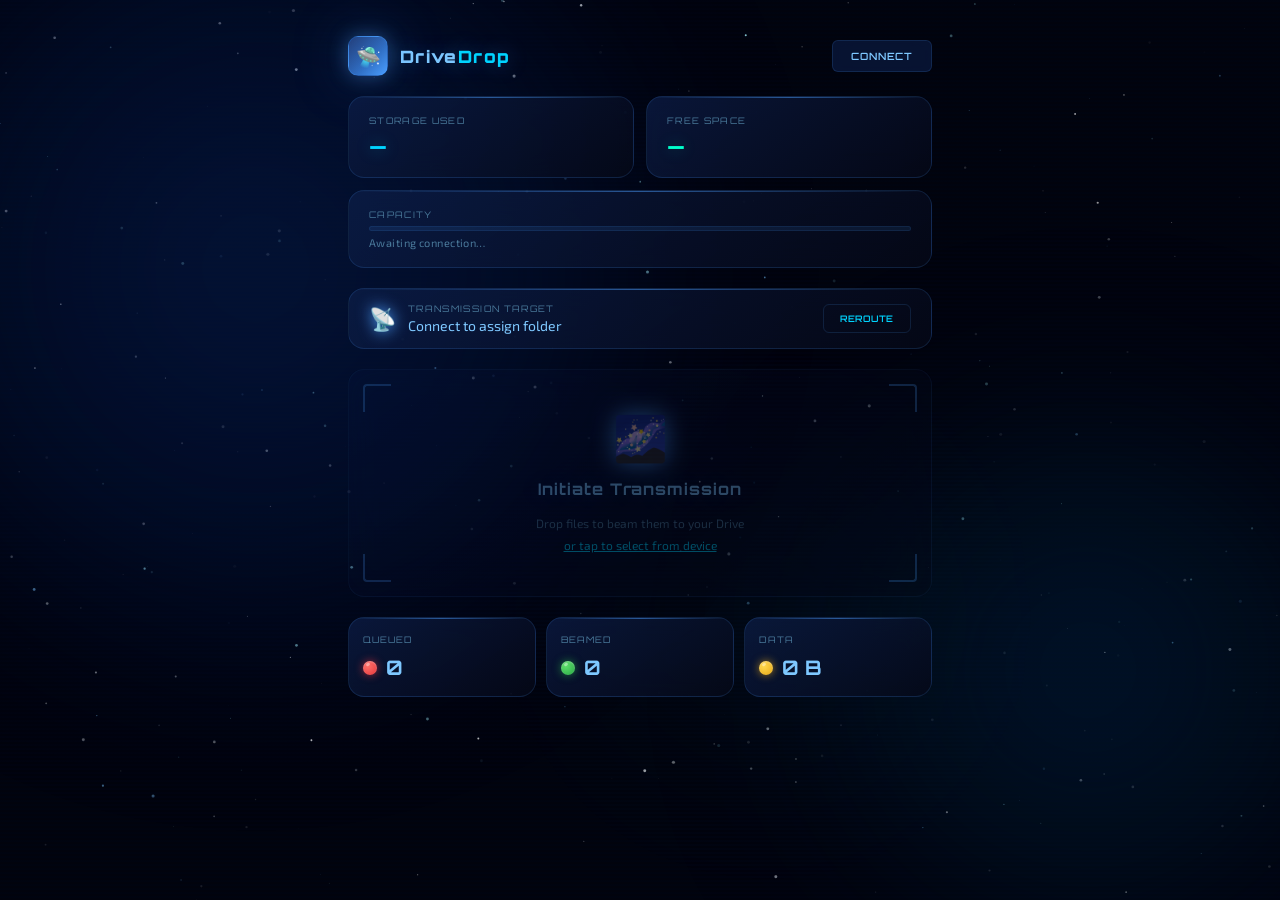
==== index.html @ a9324fae "Add files via upload" ====
<!DOCTYPE html>
<html lang="en">
<head>
  <meta charset="UTF-8"/>
  <meta name="viewport" content="width=device-width, initial-scale=1.0"/>
  <title>DriveDrop — Interstellar</title>
  <link href="https://fonts.googleapis.com/css2?family=Orbitron:wght@400;600;700;900&family=Exo+2:wght@300;400;500&display=swap" rel="stylesheet"/>
  <link rel="stylesheet" href="style.css"/>
</head>
<body>

<canvas id="starfield"></canvas>
<div class="nebula nebula-1"></div>
<div class="nebula nebula-2"></div>
<div class="nebula nebula-3"></div>

<div class="app">

  <header>
    <div class="logo">
      <div class="logo-icon">🛸</div>
      <div class="logo-text">Drive<span>Drop</span></div>
    </div>
    <button id="authBtn" onclick="handleAuth()">Connect</button>
  </header>

  <div class="info-grid">
    <div class="info-card panel">
      <div class="info-label">Storage Used</div>
      <div class="info-value accent" id="infoUsed">—</div>
    </div>
    <div class="info-card panel">
      <div class="info-label">Free Space</div>
      <div class="info-value green" id="infoFree">—</div>
    </div>
    <div class="info-card wide panel">
      <div class="info-label">Capacity</div>
      <div class="storage-bar-wrap"><div class="storage-bar-fill" id="storageBar" style="width:0%"></div></div>
      <div class="storage-text" id="storageText">Awaiting connection…</div>
    </div>
  </div>

  <div class="folder-bar panel">
    <div class="folder-left">
      <div class="folder-emoji">📡</div>
      <div class="folder-info">
        <div class="folder-label">Transmission Target</div>
        <div class="folder-name" id="folderName">Connect to assign folder</div>
      </div>
    </div>
    <button class="folder-change-btn" onclick="openFolderModal()">Reroute</button>
  </div>

  <div class="dropzone-wrapper">
    <div id="dropzone" class="disabled"
         ondragover="onDragOver(event)" ondragleave="onDragLeave()" ondrop="onDrop(event)"
         onclick="document.getElementById('fileInput').click()">
      <div class="warp-ring"></div>
      <div class="warp-ring"></div>
      <div class="warp-ring"></div>
      <div class="drop-corner-tr"></div>
      <div class="drop-corner-bl"></div>
      <div class="drop-inner-glow"></div>
      <div class="drop-icon">🌌</div>
      <div class="drop-title">Initiate Transmission</div>
      <div class="drop-sub">
        Drop files to beam them to your Drive<br/>
        <span class="drop-browse">or tap to select from device</span>
      </div>
      <input type="file" id="fileInput" multiple onchange="onFileSelect(event)"/>
    </div>
  </div>

  <div class="stats-row">
    <div class="stat-card panel">
      <div class="stat-label">Queued</div>
      <div class="stat-dot-row">
        <div class="stat-dot red"></div>
        <div class="stat-value" id="statQueued">0</div>
      </div>
    </div>
    <div class="stat-card panel">
      <div class="stat-label">Beamed</div>
      <div class="stat-dot-row">
        <div class="stat-dot green"></div>
        <div class="stat-value" id="statDone">0</div>
      </div>
    </div>
    <div class="stat-card panel">
      <div class="stat-label">Data</div>
      <div class="stat-dot-row">
        <div class="stat-dot yellow"></div>
        <div class="stat-value" id="statSize">0 B</div>
      </div>
    </div>
  </div>

  <div class="queue-wrapper hidden" id="queueWrapper">
    <div class="queue-header">— Transmission Log —</div>
    <div id="fileList"></div>
  </div>

</div>

<div class="modal-overlay" id="folderModal" onclick="closeFolderModalOutside(event)">
  <div class="modal">
    <div class="modal-title">Select Transmission Target</div>
    <div class="modal-sub">Create a new folder or pick an existing one in your Drive.</div>
    <div class="modal-input-row">
      <input class="modal-input" id="newFolderInput" type="text" placeholder="New folder name…"/>
      <button class="modal-create-btn" onclick="createAndSelectFolder()">Create</button>
    </div>
    <div class="modal-divider">or existing</div>
    <div class="folder-list" id="folderList">
      <div class="folder-list-placeholder">Scanning Drive…</div>
    </div>
    <button class="modal-cancel" onclick="closeFolderModal()">Abort</button>
  </div>
</div>

<div id="toast"></div>

<script src="https://accounts.google.com/gsi/client" async defer></script>
<script src="app.js"></script>
</body>
</html>
---- style.css ----
*, *::before, *::after {
  box-sizing: border-box;
  margin: 0;
  padding: 0;
}

:root {
  --space:    #01030d;
  --deep:     #050918;
  --nebula2:  #0a2a6e;
  --star:     #4a9eff;
  --starlit:  #7ec8ff;
  --aurora:   #00d4ff;
  --success:  #00ffcc;
  --error:    #ff4d6d;
  --warning:  #ffd166;
  --text:     #cde8ff;
  --muted:    #4a7a9b;
  --border:   rgba(74,158,255,0.15);
  --glow-sm:  rgba(74,158,255,0.25);
  --glow-md:  rgba(74,158,255,0.4);
  --glow-lg:  rgba(0,212,255,0.2);
}

html, body {
  height: 100%;
  background: var(--space);
  color: var(--text);
  font-family: 'Exo 2', sans-serif;
  overflow-x: hidden;
}

#starfield {
  position: fixed;
  inset: 0;
  z-index: 0;
  pointer-events: none;
}

.nebula {
  position: fixed;
  pointer-events: none;
  z-index: 0;
  border-radius: 50%;
  filter: blur(80px);
  opacity: 0.35;
}

.nebula-1 {
  width: 70vw;
  height: 70vw;
  top: -20%;
  left: -15%;
  background: radial-gradient(circle, #0d3a8a 0%, #03154a 50%, transparent 70%);
  animation: nebulaFloat 25s ease-in-out infinite alternate;
}

.nebula-2 {
  width: 50vw;
  height: 50vw;
  bottom: -10%;
  right: -10%;
  background: radial-gradient(circle, #003d6b 0%, #001529 50%, transparent 70%);
  animation: nebulaFloat 20s ease-in-out infinite alternate-reverse;
}

.nebula-3 {
  width: 40vw;
  height: 40vw;
  top: 40%;
  left: 40%;
  background: radial-gradient(circle, rgba(0,212,255,0.12) 0%, transparent 70%);
  animation: nebulaFloat 30s ease-in-out infinite alternate;
}

@keyframes nebulaFloat {
  from { transform: translate(0,0) scale(1); }
  to   { transform: translate(4vw,3vh) scale(1.08); }
}

body::after {
  content: '';
  position: fixed;
  inset: 0;
  z-index: 1;
  pointer-events: none;
  background: repeating-linear-gradient(
    0deg,
    transparent,
    transparent 2px,
    rgba(0,20,60,0.08) 2px,
    rgba(0,20,60,0.08) 4px
  );
}

.app {
  position: relative;
  z-index: 2;
  min-height: 100vh;
  display: flex;
  flex-direction: column;
  align-items: center;
  padding: 36px 18px 80px;
  gap: 20px;
  max-width: 620px;
  margin: 0 auto;
}

@keyframes fadeDown {
  from { opacity: 0; transform: translateY(-18px); }
  to   { opacity: 1; transform: translateY(0); }
}

@keyframes fadeUp {
  from { opacity: 0; transform: translateY(22px); }
  to   { opacity: 1; transform: translateY(0); }
}

@keyframes slideIn {
  from { opacity: 0; transform: translateX(-12px); }
  to   { opacity: 1; transform: translateX(0); }
}

header {
  width: 100%;
  display: flex;
  align-items: center;
  justify-content: space-between;
  animation: fadeDown 0.7s ease both;
}

.logo {
  display: flex;
  align-items: center;
  gap: 12px;
}

.logo-icon {
  width: 40px;
  height: 40px;
  background: linear-gradient(135deg, var(--nebula2), var(--star));
  border-radius: 10px;
  display: flex;
  align-items: center;
  justify-content: center;
  font-size: 20px;
  box-shadow: 0 0 20px var(--glow-md), 0 0 60px var(--glow-sm);
  border: 1px solid rgba(74,158,255,0.3);
  position: relative;
  overflow: hidden;
}

.logo-icon::after {
  content: '';
  position: absolute;
  inset: 0;
  background: linear-gradient(135deg, rgba(255,255,255,0.1) 0%, transparent 60%);
}

.logo-text {
  font-family: 'Orbitron', monospace;
  font-weight: 900;
  font-size: 17px;
  letter-spacing: 0.08em;
  color: var(--starlit);
  text-shadow: 0 0 20px var(--glow-md);
}

.logo-text span {
  color: var(--aurora);
}

#authBtn {
  font-family: 'Orbitron', monospace;
  font-size: 10px;
  font-weight: 600;
  padding: 9px 18px;
  border-radius: 6px;
  border: 1px solid var(--border);
  background: rgba(13,31,74,0.6);
  color: var(--starlit);
  cursor: pointer;
  letter-spacing: 0.08em;
  transition: all 0.25s;
  backdrop-filter: blur(8px);
  text-transform: uppercase;
}

#authBtn:hover {
  border-color: var(--star);
  color: var(--aurora);
  box-shadow: 0 0 18px var(--glow-sm), inset 0 0 18px rgba(74,158,255,0.08);
}

#authBtn.signed-in {
  border-color: var(--success);
  color: var(--success);
  box-shadow: 0 0 14px rgba(0,255,204,0.2);
}

.panel {
  background: linear-gradient(145deg, rgba(13,31,74,0.7), rgba(5,9,24,0.8));
  border: 1px solid var(--border);
  border-radius: 16px;
  backdrop-filter: blur(16px);
  position: relative;
  overflow: hidden;
}

.panel::before {
  content: '';
  position: absolute;
  top: 0;
  left: 0;
  right: 0;
  height: 1px;
  background: linear-gradient(90deg, transparent, var(--star), transparent);
  opacity: 0.5;
}

.info-grid {
  width: 100%;
  display: grid;
  grid-template-columns: 1fr 1fr;
  gap: 12px;
  animation: fadeUp 0.7s 0.1s ease both;
  opacity: 0;
}

.info-card {
  padding: 18px 20px;
}

.info-card.wide {
  grid-column: span 2;
}

.info-label {
  font-family: 'Orbitron', monospace;
  font-size: 9px;
  color: var(--muted);
  text-transform: uppercase;
  letter-spacing: 0.15em;
  margin-bottom: 6px;
}

.info-value {
  font-family: 'Orbitron', monospace;
  font-weight: 700;
  font-size: 22px;
  color: var(--starlit);
  text-shadow: 0 0 12px var(--glow-sm);
}

.info-value.accent {
  color: var(--aurora);
  text-shadow: 0 0 16px rgba(0,212,255,0.4);
}

.info-value.green {
  color: var(--success);
  text-shadow: 0 0 16px rgba(0,255,204,0.3);
}

.info-value.warn {
  color: var(--warning);
}

.storage-bar-wrap {
  width: 100%;
  height: 5px;
  background: rgba(74,158,255,0.1);
  border-radius: 99px;
  overflow: hidden;
  margin-top: 6px;
  border: 1px solid rgba(74,158,255,0.1);
}

.storage-bar-fill {
  height: 100%;
  border-radius: 99px;
  background: linear-gradient(90deg, var(--star), var(--aurora));
  box-shadow: 0 0 10px var(--glow-sm);
  transition: width 1s ease;
}

.storage-bar-fill.warn {
  background: linear-gradient(90deg, var(--warning), #f97316);
}

.storage-bar-fill.crit {
  background: linear-gradient(90deg, var(--error), #dc2626);
}

.storage-text {
  font-size: 11px;
  color: var(--muted);
  margin-top: 5px;
  letter-spacing: 0.04em;
}

.folder-bar {
  width: 100%;
  padding: 14px 20px;
  display: flex;
  align-items: center;
  justify-content: space-between;
  gap: 12px;
  animation: fadeUp 0.7s 0.2s ease both;
  opacity: 0;
}

.folder-left {
  display: flex;
  align-items: center;
  gap: 12px;
  min-width: 0;
}

.folder-emoji {
  font-size: 22px;
  flex-shrink: 0;
  filter: drop-shadow(0 0 8px var(--star));
}

.folder-info {
  min-width: 0;
}

.folder-label {
  font-family: 'Orbitron', monospace;
  font-size: 9px;
  color: var(--muted);
  text-transform: uppercase;
  letter-spacing: 0.15em;
  margin-bottom: 3px;
}

.folder-name {
  font-size: 14px;
  color: var(--starlit);
  white-space: nowrap;
  overflow: hidden;
  text-overflow: ellipsis;
}

.folder-change-btn {
  font-family: 'Orbitron', monospace;
  font-size: 9px;
  font-weight: 600;
  padding: 8px 16px;
  border-radius: 6px;
  border: 1px solid var(--border);
  background: transparent;
  color: var(--aurora);
  cursor: pointer;
  white-space: nowrap;
  letter-spacing: 0.08em;
  text-transform: uppercase;
  transition: all 0.25s;
  flex-shrink: 0;
}

.folder-change-btn:hover {
  border-color: var(--aurora);
  box-shadow: 0 0 14px var(--glow-lg);
  background: rgba(0,212,255,0.05);
}

.dropzone-wrapper {
  width: 100%;
  animation: fadeUp 0.7s 0.3s ease both;
  opacity: 0;
}

#dropzone {
  width: 100%;
  min-height: 200px;
  border: 1px solid var(--border);
  border-radius: 16px;
  background: linear-gradient(145deg, rgba(13,31,74,0.5), rgba(5,9,24,0.7));
  display: flex;
  flex-direction: column;
  align-items: center;
  justify-content: center;
  gap: 14px;
  cursor: pointer;
  transition: all 0.3s ease;
  padding: 40px 24px;
  position: relative;
  overflow: hidden;
  backdrop-filter: blur(16px);
}

#dropzone::before,
#dropzone::after {
  content: '';
  position: absolute;
  width: 28px;
  height: 28px;
  border-color: var(--star);
  border-style: solid;
  border-width: 0;
  transition: all 0.3s;
  opacity: 0.6;
}

#dropzone::before {
  top: 14px;
  left: 14px;
  border-top-width: 2px;
  border-left-width: 2px;
  border-radius: 4px 0 0 0;
}

#dropzone::after {
  bottom: 14px;
  right: 14px;
  border-bottom-width: 2px;
  border-right-width: 2px;
  border-radius: 0 0 4px 0;
}

.drop-corner-tr,
.drop-corner-bl {
  position: absolute;
  width: 28px;
  height: 28px;
  border-color: var(--star);
  border-style: solid;
  border-width: 0;
  transition: all 0.3s;
  opacity: 0.6;
}

.drop-corner-tr {
  top: 14px;
  right: 14px;
  border-top-width: 2px;
  border-right-width: 2px;
  border-radius: 0 4px 0 0;
}

.drop-corner-bl {
  bottom: 14px;
  left: 14px;
  border-bottom-width: 2px;
  border-left-width: 2px;
  border-radius: 0 0 0 4px;
}

.drop-inner-glow {
  position: absolute;
  inset: 0;
  background: radial-gradient(ellipse at 50% 50%, rgba(0,212,255,0.04), transparent 70%);
  opacity: 0;
  transition: opacity 0.4s;
}

#dropzone.drag-over {
  border-color: var(--aurora);
  box-shadow: 0 0 50px rgba(0,212,255,0.25), inset 0 0 50px rgba(0,212,255,0.04);
}

#dropzone.drag-over .drop-inner-glow {
  opacity: 1;
}

#dropzone.drag-over::before,
#dropzone.drag-over::after,
#dropzone.drag-over .drop-corner-tr,
#dropzone.drag-over .drop-corner-bl {
  border-color: var(--aurora);
  opacity: 1;
  box-shadow: 0 0 10px var(--glow-md);
}

#dropzone.disabled {
  opacity: 0.35;
  pointer-events: none;
}

.drop-icon {
  font-size: 44px;
  filter: drop-shadow(0 0 12px var(--star));
  transition: transform 0.4s cubic-bezier(0.34,1.56,0.64,1);
}

#dropzone.drag-over .drop-icon {
  transform: scale(1.2) translateY(-6px);
}

.drop-title {
  font-family: 'Orbitron', monospace;
  font-weight: 700;
  font-size: 16px;
  color: var(--starlit);
  text-align: center;
  letter-spacing: 0.06em;
  text-shadow: 0 0 20px var(--glow-sm);
}

.drop-sub {
  font-size: 12px;
  color: var(--muted);
  text-align: center;
  line-height: 1.8;
}

.drop-browse {
  color: var(--aurora);
  text-decoration: underline;
  cursor: pointer;
}

#fileInput {
  display: none;
}

.warp-ring {
  position: absolute;
  width: 120px;
  height: 120px;
  border: 1px solid rgba(0,212,255,0.2);
  border-radius: 50%;
  animation: warpPulse 2.5s ease-out infinite;
  opacity: 0;
  pointer-events: none;
}

.warp-ring:nth-child(2) { animation-delay: 0.8s; }
.warp-ring:nth-child(3) { animation-delay: 1.6s; }

#dropzone.drag-over .warp-ring {
  opacity: 1;
}

@keyframes warpPulse {
  0%   { transform: scale(0.5); opacity: 0.6; }
  100% { transform: scale(3);   opacity: 0; }
}

.stats-row {
  width: 100%;
  display: grid;
  grid-template-columns: 1fr 1fr 1fr;
  gap: 10px;
  animation: fadeUp 0.7s 0.4s ease both;
  opacity: 0;
}

.stat-card {
  padding: 16px 14px;
}

.stat-label {
  font-family: 'Orbitron', monospace;
  font-size: 9px;
  color: var(--muted);
  text-transform: uppercase;
  letter-spacing: 0.12em;
  margin-bottom: 10px;
}

.stat-dot-row {
  display: flex;
  align-items: center;
  gap: 9px;
}

.stat-dot {
  width: 14px;
  height: 14px;
  border-radius: 50%;
  flex-shrink: 0;
  box-shadow: 0 0 8px var(--dot-glow), inset 0 1px 2px rgba(255,255,255,0.3);
  transition: transform 0.2s, box-shadow 0.2s;
  position: relative;
}

.stat-dot::after {
  content: '';
  position: absolute;
  top: 2px;
  left: 3px;
  width: 4px;
  height: 3px;
  background: rgba(255,255,255,0.4);
  border-radius: 50%;
  transform: rotate(-30deg);
}

.stat-dot:hover {
  transform: scale(1.2);
  box-shadow: 0 0 16px var(--dot-glow), inset 0 1px 2px rgba(255,255,255,0.3);
}

.stat-dot.red {
  background: radial-gradient(circle at 35% 35%, #ff7069, #e5353a);
  --dot-glow: rgba(229,53,58,0.7);
}

.stat-dot.yellow {
  background: radial-gradient(circle at 35% 35%, #ffd84d, #e6a817);
  --dot-glow: rgba(230,168,23,0.7);
}

.stat-dot.green {
  background: radial-gradient(circle at 35% 35%, #5dde6a, #28a745);
  --dot-glow: rgba(40,167,69,0.7);
}

.stat-value {
  font-family: 'Orbitron', monospace;
  font-weight: 700;
  font-size: 20px;
  color: var(--starlit);
}

.queue-wrapper {
  width: 100%;
  display: flex;
  flex-direction: column;
  gap: 10px;
  animation: fadeUp 0.7s 0.5s ease both;
  opacity: 0;
}

.queue-header {
  font-family: 'Orbitron', monospace;
  font-size: 10px;
  color: var(--muted);
  letter-spacing: 0.15em;
  text-transform: uppercase;
  padding: 0 4px;
}

.file-card {
  padding: 14px 16px;
  display: flex;
  align-items: center;
  gap: 12px;
  animation: slideIn 0.35s ease both;
}

.file-type-badge {
  font-family: 'Orbitron', monospace;
  font-size: 9px;
  font-weight: 700;
  padding: 4px 8px;
  border-radius: 4px;
  background: rgba(0,212,255,0.1);
  border: 1px solid rgba(0,212,255,0.2);
  color: var(--aurora);
  white-space: nowrap;
  flex-shrink: 0;
  letter-spacing: 0.1em;
}

.file-info {
  flex: 1;
  min-width: 0;
}

.file-name {
  font-size: 13px;
  color: var(--text);
  white-space: nowrap;
  overflow: hidden;
  text-overflow: ellipsis;
}

.file-size {
  font-size: 11px;
  color: var(--muted);
  margin-top: 2px;
}

.progress-bar-wrap {
  width: 100%;
  height: 2px;
  background: rgba(74,158,255,0.1);
  border-radius: 99px;
  margin-top: 8px;
  overflow: hidden;
}

.progress-bar-fill {
  height: 100%;
  border-radius: 99px;
  background: linear-gradient(90deg, var(--star), var(--aurora));
  box-shadow: 0 0 8px var(--glow-sm);
  width: 0%;
  transition: width 0.3s ease;
}

.file-status {
  font-size: 11px;
  flex-shrink: 0;
  font-family: 'Orbitron', monospace;
  letter-spacing: 0.06em;
}

.file-status.pending   { color: var(--muted); }
.file-status.uploading { color: var(--aurora); text-shadow: 0 0 8px rgba(0,212,255,0.4); }
.file-status.done      { color: var(--success); text-shadow: 0 0 8px rgba(0,255,204,0.3); }
.file-status.error     { color: var(--error); }

.modal-overlay {
  position: fixed;
  inset: 0;
  background: rgba(1,3,13,0.85);
  backdrop-filter: blur(10px);
  z-index: 50;
  display: flex;
  align-items: flex-end;
  justify-content: center;
  opacity: 0;
  pointer-events: none;
  transition: opacity 0.3s;
}

.modal-overlay.open {
  opacity: 1;
  pointer-events: all;
}

.modal {
  width: 100%;
  max-width: 620px;
  background: linear-gradient(180deg, rgba(10,25,80,0.98), rgba(5,9,24,0.99));
  border: 1px solid var(--border);
  border-bottom: none;
  border-radius: 20px 20px 0 0;
  padding: 30px 24px 44px;
  display: flex;
  flex-direction: column;
  gap: 18px;
  transform: translateY(100%);
  transition: transform 0.4s cubic-bezier(0.34,1.15,0.64,1);
  position: relative;
  overflow: hidden;
}

.modal::before {
  content: '';
  position: absolute;
  top: 0;
  left: 20%;
  right: 20%;
  height: 1px;
  background: linear-gradient(90deg, transparent, var(--aurora), transparent);
  opacity: 0.6;
}

.modal-overlay.open .modal {
  transform: translateY(0);
}

.modal-title {
  font-family: 'Orbitron', monospace;
  font-weight: 700;
  font-size: 16px;
  color: var(--starlit);
  letter-spacing: 0.06em;
}

.modal-sub {
  font-size: 12px;
  color: var(--muted);
}

.modal-input-row {
  display: flex;
  gap: 10px;
}

.modal-input {
  flex: 1;
  font-family: 'Exo 2', sans-serif;
  font-size: 13px;
  padding: 12px 16px;
  border-radius: 8px;
  border: 1px solid var(--border);
  background: rgba(13,31,74,0.4);
  color: var(--text);
  outline: none;
  transition: border-color 0.2s;
}

.modal-input:focus {
  border-color: var(--aurora);
  box-shadow: 0 0 12px var(--glow-lg);
}

.modal-input::placeholder {
  color: var(--muted);
}

.modal-create-btn {
  font-family: 'Orbitron', monospace;
  font-size: 10px;
  font-weight: 700;
  padding: 12px 20px;
  border-radius: 8px;
  border: none;
  background: linear-gradient(135deg, var(--nebula2), var(--star));
  color: #fff;
  cursor: pointer;
  letter-spacing: 0.08em;
  text-transform: uppercase;
  transition: opacity 0.2s;
  white-space: nowrap;
  box-shadow: 0 0 20px var(--glow-sm);
}

.modal-create-btn:hover {
  opacity: 0.85;
  box-shadow: 0 0 30px var(--glow-md);
}

.modal-divider {
  display: flex;
  align-items: center;
  gap: 10px;
  color: var(--muted);
  font-size: 10px;
  font-family: 'Orbitron', monospace;
  letter-spacing: 0.1em;
  text-transform: uppercase;
}

.modal-divider::before,
.modal-divider::after {
  content: '';
  flex: 1;
  height: 1px;
  background: var(--border);
}

.folder-list {
  display: flex;
  flex-direction: column;
  gap: 8px;
  max-height: 220px;
  overflow-y: auto;
}

.folder-list-placeholder {
  color: var(--muted);
  font-size: 11px;
  text-align: center;
  padding: 20px;
  font-family: 'Orbitron', monospace;
}

.folder-item {
  display: flex;
  align-items: center;
  gap: 12px;
  padding: 12px 14px;
  border-radius: 8px;
  border: 1px solid var(--border);
  cursor: pointer;
  transition: all 0.2s;
  font-size: 13px;
  color: var(--text);
}

.folder-item:hover {
  border-color: var(--star);
  background: rgba(74,158,255,0.06);
}

.folder-item.selected {
  border-color: var(--aurora);
  background: rgba(0,212,255,0.08);
  color: var(--aurora);
}

.modal-cancel {
  font-family: 'Orbitron', monospace;
  font-size: 10px;
  letter-spacing: 0.1em;
  padding: 10px;
  text-align: center;
  color: var(--muted);
  cursor: pointer;
  border: none;
  background: none;
  width: 100%;
  text-transform: uppercase;
  transition: color 0.2s;
}

.modal-cancel:hover {
  color: var(--text);
}

#toast {
  position: fixed;
  bottom: 30px;
  left: 50%;
  transform: translateX(-50%) translateY(80px);
  background: linear-gradient(135deg, rgba(10,25,80,0.95), rgba(5,9,24,0.98));
  border: 1px solid var(--border);
  border-radius: 10px;
  padding: 12px 24px;
  font-size: 12px;
  color: var(--text);
  z-index: 100;
  transition: transform 0.4s cubic-bezier(0.34,1.56,0.64,1), opacity 0.4s;
  opacity: 0;
  white-space: nowrap;
  font-family: 'Orbitron', monospace;
  letter-spacing: 0.06em;
  backdrop-filter: blur(12px);
}

#toast.show {
  transform: translateX(-50%) translateY(0);
  opacity: 1;
}

#toast.success {
  border-color: var(--success);
  color: var(--success);
  box-shadow: 0 0 20px rgba(0,255,204,0.15);
}

#toast.error {
  border-color: var(--error);
  color: var(--error);
  box-shadow: 0 0 20px rgba(255,77,109,0.15);
}

.hidden {
  display: none !important;
}

::-webkit-scrollbar { width: 3px; }
::-webkit-scrollbar-track { background: transparent; }
::-webkit-scrollbar-thumb { background: var(--border); border-radius: 99px; }
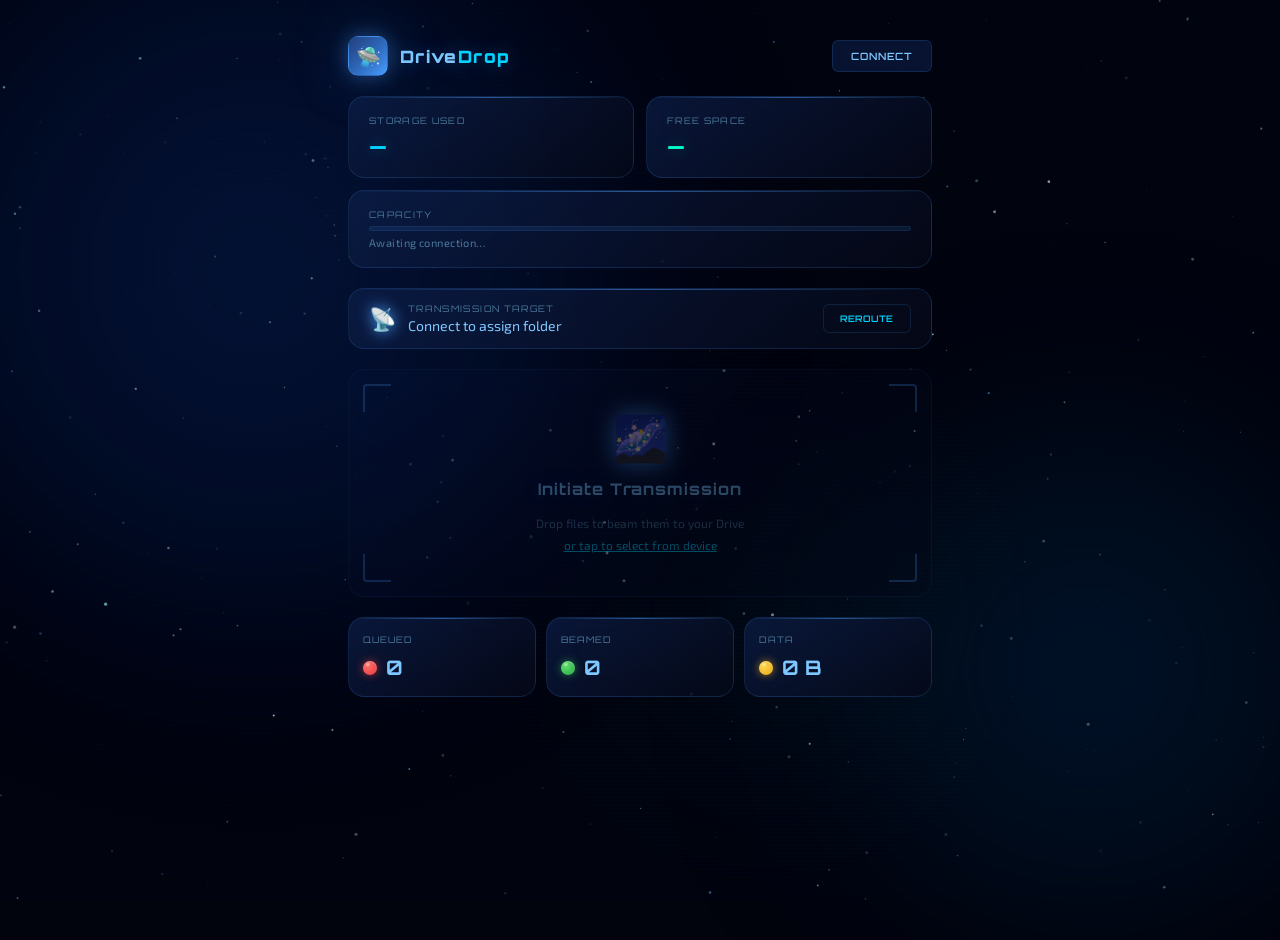
==== commit 7a7ad245: "Cookie consent bar html" ====
--- a/index.html
+++ b/index.html
@@ -120,6 +120,18 @@
 
 <div id="toast"></div>
 
+ <div class="cookie-bar" id="cookieBar">
+  <div class="cookie-lights">
+    <span class="cookie-dot red"></span>
+    <span class="cookie-dot yellow"></span>
+    <span class="cookie-dot green"></span>
+  </div>
+  <p class="cookie-text">Yeah my app uses cookies to remember your session across visits. DW</p>
+  <div class="cookie-actions">
+    <button class="cookie-decline" onclick="declineCookies()">Decline</button>
+    <button class="cookie-accept" onclick="acceptCookies()">Accept</button>
+  </div>
+ </div>
 <script src="https://accounts.google.com/gsi/client" async defer></script>
 <script src="app.js"></script>
 </body>
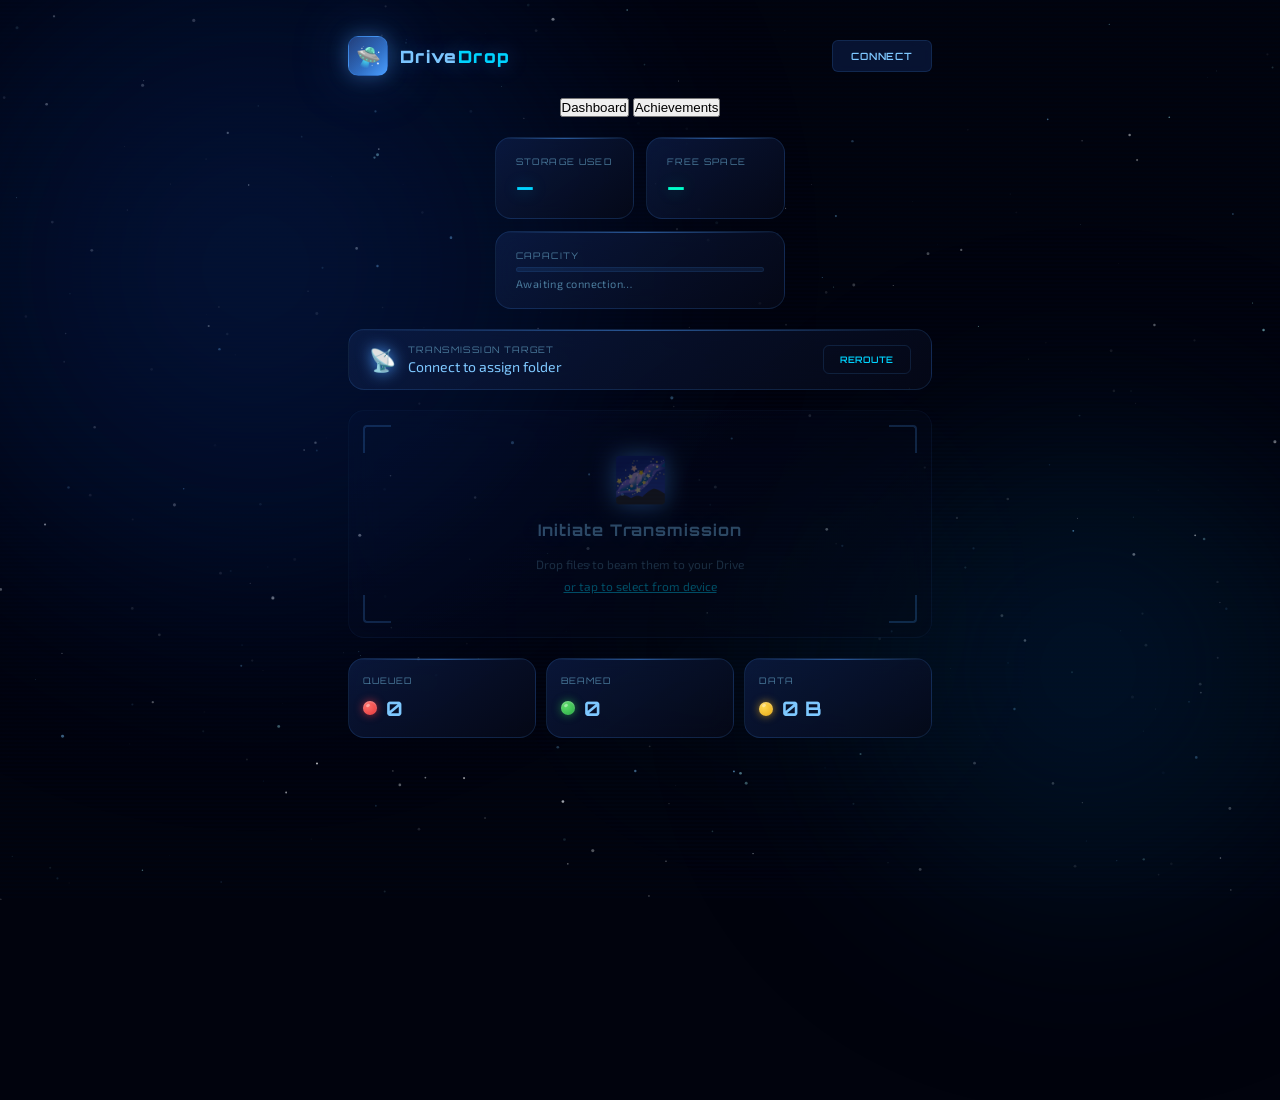
==== commit 4391ffa7: "Achievements section html" ====
--- a/index.html
+++ b/index.html
@@ -23,7 +23,14 @@
     </div>
     <button id="authBtn" onclick="handleAuth()">Connect</button>
   </header>
-
+<div class="tab-bar">
+    <button class="tab-btn active" onclick="switchTab('dashboard')">Dashboard</button>
+    <button class="tab-btn" onclick="switchTab('achievements')">
+      Achievements
+      <span class="tab-badge hidden" id="achievementBadge">0</span>
+    </button>
+</div>
+ <div id="tabDashboard" class="tab-content"> 
   <div class="info-grid">
     <div class="info-card panel">
       <div class="info-label">Storage Used</div>
@@ -39,7 +46,24 @@
       <div class="storage-text" id="storageText">Awaiting connection…</div>
     </div>
   </div>
-
+ </div>
+  <div id="tabAchievements" class="tab-content hidden">
+    <div class="achievements-header">
+      <div class="ach-title-row">
+        <div class="ach-main-title">Mission Logs</div>
+        <div class="ach-progress-pill" id="achProgressPill">0 / 0 Unlocked</div>
+      </div>
+      <div class="ach-progress-bar-wrap">
+        <div class="ach-progress-bar-fill" id="achProgressBar" style="width:0%"></div>
+      </div>
+    </div>
+    <div class="ach-category-label">Upload Milestones</div>
+    <div class="ach-grid" id="achGridMilestones"></div>
+    <div class="ach-category-label">Data Volume</div>
+    <div class="ach-grid" id="achGridData"></div>
+    <div class="ach-category-label">Fun & Quirky</div>
+    <div class="ach-grid" id="achGridFun"></div>
+  </div>
   <div class="folder-bar panel">
     <div class="folder-left">
       <div class="folder-emoji">📡</div>
@@ -53,8 +77,7 @@
 
   <div class="dropzone-wrapper">
     <div id="dropzone" class="disabled"
-         ondragover="onDragOver(event)" ondragleave="onDragLeave()" ondrop="onDrop(event)"
-         onclick="document.getElementById('fileInput').click()">
+         ondragover="onDragOver(event)" ondragleave="onDragLeave()" ondrop="onDrop(event)">
       <div class="warp-ring"></div>
       <div class="warp-ring"></div>
       <div class="warp-ring"></div>
@@ -67,7 +90,9 @@
         Drop files to beam them to your Drive<br/>
         <span class="drop-browse">or tap to select from device</span>
       </div>
-      <input type="file" id="fileInput" multiple onchange="onFileSelect(event)"/>
+        <label id="fileLabel" style="position:absolute;inset:0;cursor:pointer;z-index:1;">
+            <input type="file" id="fileInput" multiple onchange="onFileSelect(event)" style="display:none"/>
+        </label>
     </div>
   </div>
 
@@ -118,6 +143,24 @@
   </div>
 </div>
 
+  <div class="achievement-unlock-overlay" id="achievementOverlay">
+  <div class="achievement-unlock-box">
+    <div class="aub-stars">
+      <div class="aub-star s1">✦</div>
+      <div class="aub-star s2">✦</div>
+      <div class="aub-star s3">✦</div>
+      <div class="aub-star s4">✦</div>
+      <div class="aub-star s5">✦</div>
+    </div>
+    <div class="aub-label">Achievement Unlocked</div>
+    <div class="aub-icon" id="aubIcon">🛸</div>
+    <div class="aub-name" id="aubName"></div>
+    <div class="aub-desc" id="aubDesc"></div>
+    <div class="aub-glow"></div>
+    <button class="aub-close" onclick="closeAchievementOverlay()">Continue Mission</button>
+  </div>
+  </div>
+  
 <div id="toast"></div>
 
  <div class="cookie-bar" id="cookieBar">
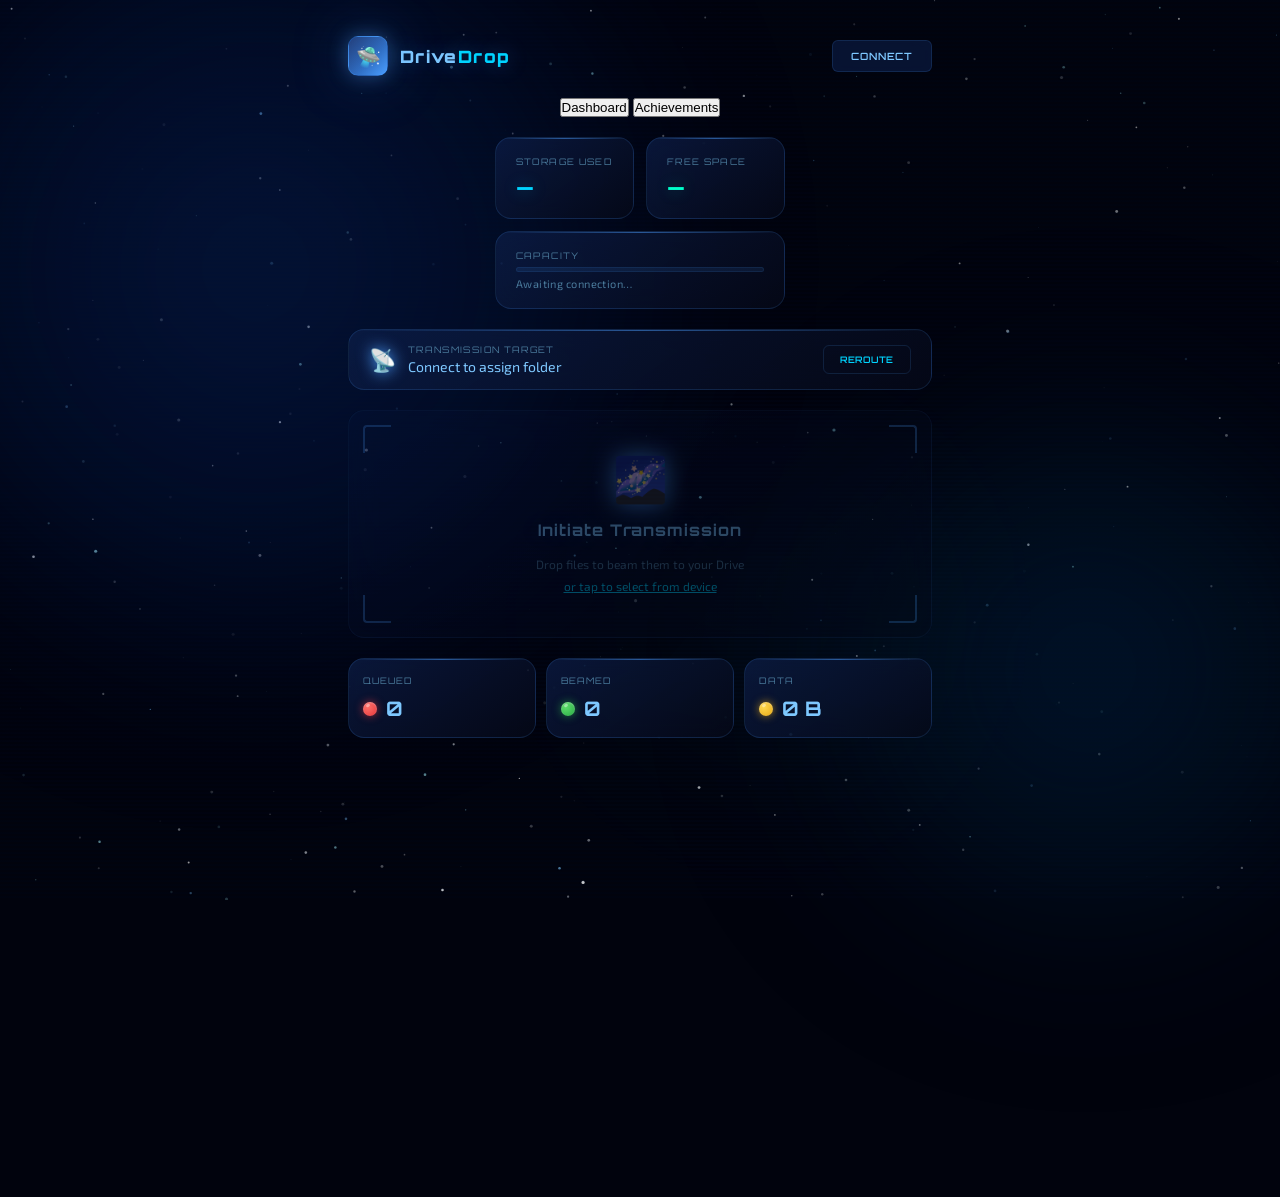
==== commit 3ae0f254: "Added footer" ====
--- a/index.html
+++ b/index.html
@@ -127,6 +127,45 @@
 
 </div>
 
+<footer class="site-footer">
+  <div class="footer-left">
+    <div class="footer-logo">
+      <div class="footer-logo-icon">🛸</div>
+      <div class="footer-logo-text">Drive<span>Drop</span></div>
+    </div>
+    <div class="footer-made">
+      Made with <span class="footer-heart">♥</span> by Harsh
+    </div>
+  </div>
+
+  <div class="footer-divider"></div>
+
+  <div class="footer-right">
+    <div class="footer-right-label">Info</div>
+    <div class="footer-links">
+      <a class="footer-link" href="privacy-policy.html" target="_blank" rel="noopener">
+        <svg xmlns="http://www.w3.org/2000/svg" width="13" height="13" viewBox="0 0 24 24" fill="none" stroke="currentColor" stroke-width="2" stroke-linecap="round" stroke-linejoin="round">
+          <path d="M12 22s8-4 8-10V5l-8-3-8 3v7c0 6 8 10 8 10z"/>
+        </svg>
+        Privacy Policy
+      </a>
+      <a class="footer-link" href="mailto:harshch2208t@gmail.com">
+        <svg xmlns="http://www.w3.org/2000/svg" width="13" height="13" viewBox="0 0 24 24" fill="none" stroke="currentColor" stroke-width="2" stroke-linecap="round" stroke-linejoin="round">
+          <rect x="2" y="4" width="20" height="16" rx="2"/>
+          <path d="m22 7-8.97 5.7a1.94 1.94 0 0 1-2.06 0L2 7"/>
+        </svg>
+        harshch2208t@gmail.com
+      </a>
+      <a class="footer-link" href="https://github.com/harshbuildsstuff/drive-uploader" target="_blank" rel="noopener">
+        <svg xmlns="http://www.w3.org/2000/svg" width="13" height="13" viewBox="0 0 24 24" fill="none" stroke="currentColor" stroke-width="2" stroke-linecap="round" stroke-linejoin="round">
+          <path d="M9 19c-5 1.5-5-2.5-7-3m14 6v-3.87a3.37 3.37 0 0 0-.94-2.61c3.14-.35 6.44-1.54 6.44-7A5.44 5.44 0 0 0 20 4.77 5.07 5.07 0 0 0 19.91 1S18.73.65 16 2.48a13.38 13.38 0 0 0-7 0C6.27.65 5.09 1 5.09 1A5.07 5.07 0 0 0 5 4.77a5.44 5.44 0 0 0-1.5 3.78c0 5.42 3.3 6.61 6.44 7A3.37 3.37 0 0 0 9 18.13V22"/>
+        </svg>
+        Contribute on GitHub
+      </a>
+    </div>
+  </div>
+</footer>
+
 <div class="modal-overlay" id="folderModal" onclick="closeFolderModalOutside(event)">
   <div class="modal">
     <div class="modal-title">Select Transmission Target</div>
